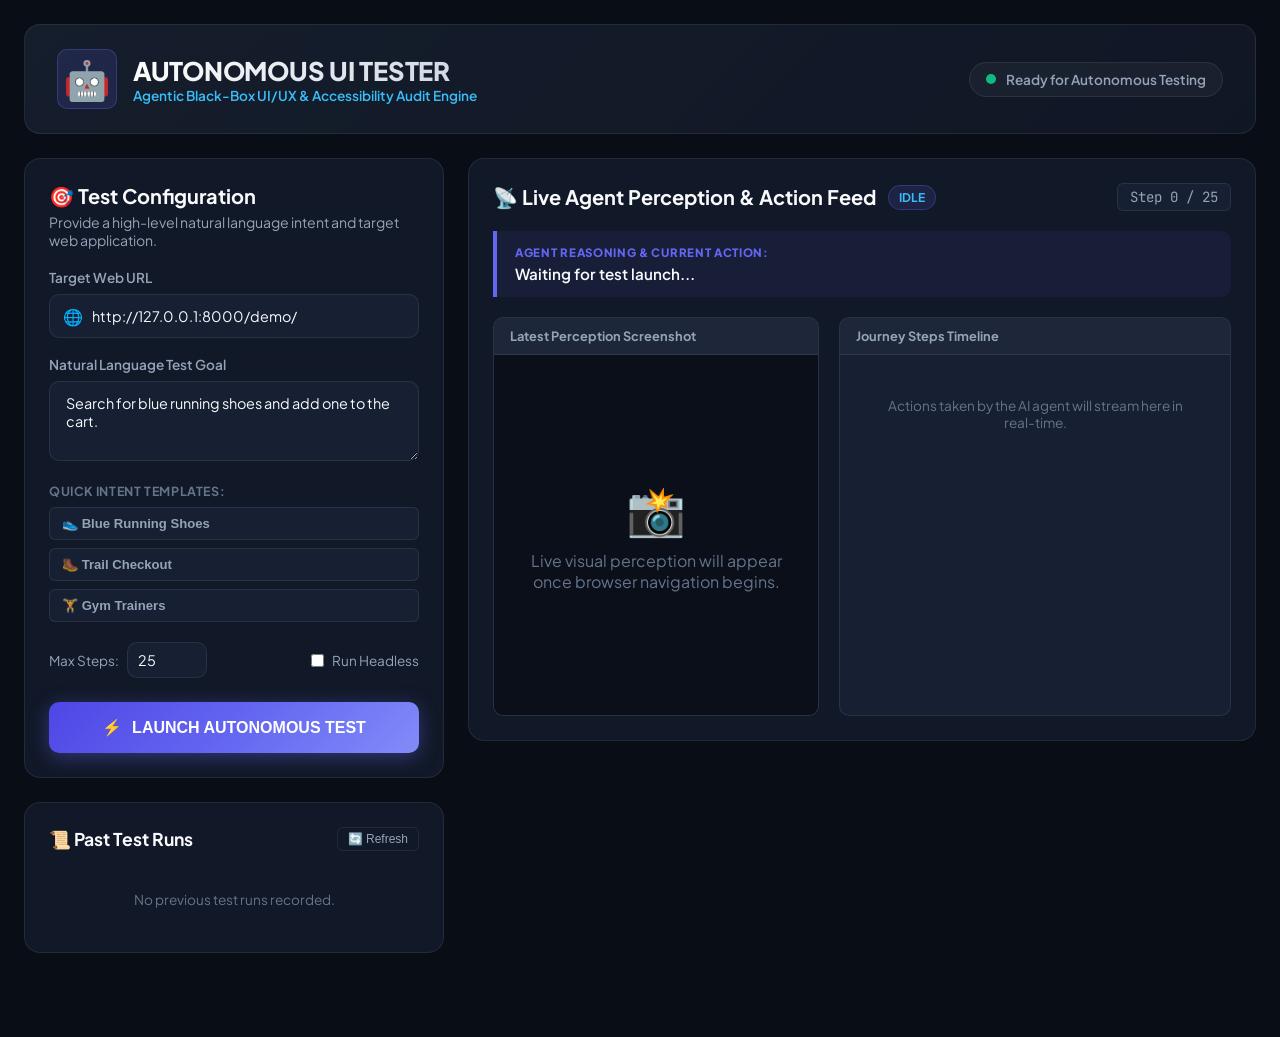
==== frontend/index.html @ 766f84bc "Initial project" ====
<!DOCTYPE html>
<html lang="en">
<head>
    <meta charset="UTF-8">
    <meta name="viewport" content="width=device-width, initial-scale=1.0">
    <title>Autonomous UI/UX & A11y Testing Engine</title>
    <link rel="stylesheet" href="style.css">
    <link rel="preconnect" href="https://fonts.googleapis.com">
    <link rel="preconnect" href="https://fonts.gstatic.com" crossorigin>
    <link href="https://fonts.googleapis.com/css2?family=Plus+Jakarta+Sans:wght@400;500;600;700;800&family=JetBrains+Mono:wght@400;500;600;700&display=swap" rel="stylesheet">
</head>
<body>
    <div class="app-container">
        <!-- Top App Header -->
        <header class="app-header">
            <div class="brand-group">
                <div class="brand-icon">🤖</div>
                <div>
                    <h1 class="brand-title">AUTONOMOUS UI TESTER</h1>
                    <p class="brand-subtitle">Agentic Black-Box UI/UX & Accessibility Audit Engine</p>
                </div>
            </div>
            <div class="header-status">
                <span class="status-indicator-dot pulse"></span>
                <span id="systemStatusText">Ready for Autonomous Testing</span>
            </div>
        </header>

        <main class="dashboard-grid">
            <!-- Left Column: Test Configuration & Active Journey -->
            <section class="config-panel">
                <div class="panel-card">
                    <h2 class="panel-title">🎯 Test Configuration</h2>
                    <p class="panel-desc">Provide a high-level natural language intent and target web application.</p>

                    <!-- Target URL -->
                    <div class="input-group">
                        <label for="targetUrl">Target Web URL</label>
                        <div class="input-with-icon">
                            <span class="input-icon">🌐</span>
                            <input type="url" id="targetUrl" placeholder="http://127.0.0.1:8000/demo/" value="http://127.0.0.1:8000/demo/">
                        </div>
                    </div>

                    <!-- Natural Language Goal -->
                    <div class="input-group">
                        <label for="goalInput">Natural Language Test Goal</label>
                        <textarea id="goalInput" rows="3" placeholder="e.g. Search for blue running shoes and add one to the cart.">Search for blue running shoes and add one to the cart.</textarea>
                    </div>

                    <!-- Quick Intent Templates -->
                    <div class="template-section">
                        <span class="template-label">Quick Intent Templates:</span>
                        <div class="template-chips">
                            <button class="template-chip" onclick="app.setTemplate('Search for blue running shoes and add one to the cart.')">👟 Blue Running Shoes</button>
                            <button class="template-chip" onclick="app.setTemplate('Explore trail category, select Apex Trail Pro, and proceed to checkout.')">🥾 Trail Checkout</button>
                            <button class="template-chip" onclick="app.setTemplate('Find black gym trainer shoes and verify size selection.')">🏋️ Gym Trainers</button>
                        </div>
                    </div>

                    <!-- Advanced Settings -->
                    <div class="options-row">
                        <div class="option-item">
                            <label for="maxStepsInput">Max Steps:</label>
                            <input type="number" id="maxStepsInput" min="5" max="50" value="25">
                        </div>
                        <div class="option-item-checkbox">
                            <input type="checkbox" id="headlessCheckbox">
                            <label for="headlessCheckbox">Run Headless</label>
                        </div>
                    </div>

                    <!-- Start Button -->
                    <button class="btn-start-test" id="startTestBtn" onclick="app.startTest()">
                        <span id="btnIcon">⚡</span>
                        <span id="btnText">LAUNCH AUTONOMOUS TEST</span>
                    </button>
                </div>

                <!-- Recent Runs History -->
                <div class="panel-card" style="margin-top: 24px;">
                    <div class="panel-card-header">
                        <h3 style="font-size: 1.1rem; font-weight: 700;">📜 Past Test Runs</h3>
                        <button class="btn-refresh" onclick="app.loadPastRuns()">🔄 Refresh</button>
                    </div>
                    <div class="past-runs-list" id="pastRunsList">
                        <div style="color: var(--text-muted); font-size: 0.85rem; text-align: center; padding: 20px;">No previous test runs recorded.</div>
                    </div>
                </div>
            </section>

            <!-- Right Column: Live Progress & Audit Results -->
            <section class="results-panel">
                <!-- Live Execution Monitor -->
                <div class="panel-card" id="liveMonitorCard">
                    <div class="panel-card-header">
                        <div class="monitor-title-group">
                            <h2 class="panel-title">📡 Live Agent Perception & Action Feed</h2>
                            <span class="badge-running" id="liveStatusBadge">IDLE</span>
                        </div>
                        <span class="step-counter" id="stepCounterDisplay">Step 0 / 25</span>
                    </div>

                    <div class="current-activity-banner" id="currentActivityBanner">
                        <span class="activity-label">AGENT REASONING & CURRENT ACTION:</span>
                        <div class="activity-text" id="currentActivityText">Waiting for test launch...</div>
                    </div>

                    <!-- Dual View: Screenshot + Action Timeline -->
                    <div class="live-dual-view">
                        <!-- Screenshot preview -->
                        <div class="screenshot-viewer-box">
                            <div class="viewer-header">Latest Perception Screenshot</div>
                            <div class="image-wrapper" id="screenshotWrapper">
                                <div class="empty-state-screen" id="emptyScreenshot">
                                    <span>📸</span>
                                    <p>Live visual perception will appear once browser navigation begins.</p>
                                </div>
                                <img id="liveScreenshotImg" class="live-screenshot" style="display: none;" alt="Live Browser View">
                            </div>
                        </div>

                        <!-- Live Action Feed -->
                        <div class="action-feed-box">
                            <div class="viewer-header">Journey Steps Timeline</div>
                            <div class="action-feed-list" id="actionFeedList">
                                <div style="color: var(--text-muted); font-size: 0.85rem; padding: 30px; text-align: center;">
                                    Actions taken by the AI agent will stream here in real-time.
                                </div>
                            </div>
                        </div>
                    </div>
                </div>

                <!-- Post-Run Evaluation & Report Summary (Shown upon completion) -->
                <div class="panel-card" id="evaluationResultsCard" style="display: none; margin-top: 24px;">
                    <div class="panel-card-header">
                        <h2 class="panel-title">📊 Executive Audit Findings & Metrics</h2>
                        <div class="report-cta-group">
                            <a id="viewHtmlReportBtn" target="_blank" class="btn-report-action btn-report-html">📄 View Full HTML Report</a>
                            <a id="downloadJsonBtn" target="_blank" class="btn-report-action btn-report-json">💾 JSON Report</a>
                        </div>
                    </div>

                    <!-- Metrics Grid -->
                    <div class="eval-metrics-grid">
                        <div class="eval-metric-card">
                            <span class="eval-metric-title">Friction Score</span>
                            <span class="eval-metric-val" id="metricFrictionVal">0/100</span>
                            <span class="eval-metric-sub" id="metricFrictionSub">Calculating...</span>
                        </div>
                        <div class="eval-metric-card">
                            <span class="eval-metric-title">Accessibility Score</span>
                            <span class="eval-metric-val" id="metricA11yVal">100/100</span>
                            <span class="eval-metric-sub" id="metricA11ySub">0 issues</span>
                        </div>
                        <div class="eval-metric-card">
                            <span class="eval-metric-title">Total Steps</span>
                            <span class="eval-metric-val" id="metricStepsVal">0</span>
                            <span class="eval-metric-sub" id="metricStepsSub">0 success</span>
                        </div>
                        <div class="eval-metric-card">
                            <span class="eval-metric-title">Loops & Backtracks</span>
                            <span class="eval-metric-val" id="metricLoopsVal">0 / 0</span>
                            <span class="eval-metric-sub">Navigation Friction</span>
                        </div>
                    </div>

                    <!-- Filterable Findings -->
                    <div class="findings-container">
                        <div class="findings-tabs">
                            <button class="findings-tab active" onclick="app.filterFindings('ALL')">All Findings (<span id="findingsTotalCount">0</span>)</button>
                            <button class="findings-tab" onclick="app.filterFindings('UX')">UX Friction</button>
                            <button class="findings-tab" onclick="app.filterFindings('ACCESSIBILITY')">Accessibility</button>
                            <button class="findings-tab" onclick="app.filterFindings('NAVIGATION')">Navigation</button>
                        </div>
                        <div class="findings-list-wrapper" id="dashboardFindingsList">
                            <!-- Injected by JS -->
                        </div>
                    </div>
                </div>
            </section>
        </main>
    </div>

    <script src="app.js"></script>
</body>
</html>
---- frontend/style.css ----
:root {
    --bg-base: #090d16;
    --bg-panel: #111827;
    --bg-card: #172033;
    --bg-card-subtle: rgba(255, 255, 255, 0.03);
    --border-subtle: rgba(255, 255, 255, 0.08);
    --border-hover: rgba(255, 255, 255, 0.15);
    --accent-indigo: #6366f1;
    --accent-sky: #38bdf8;
    --accent-purple: #a855f7;
    --text-primary: #f8fafc;
    --text-secondary: #94a3b8;
    --text-muted: #64748b;
    --success: #10b981;
    --warning: #f59e0b;
    --danger: #ef4444;
    --radius-lg: 16px;
    --radius-md: 10px;
    --radius-sm: 6px;
}

* {
    box-sizing: border-box;
    margin: 0;
    padding: 0;
}

body {
    font-family: 'Plus Jakarta Sans', -apple-system, sans-serif;
    background-color: var(--bg-base);
    color: var(--text-primary);
    min-height: 100vh;
    padding-bottom: 60px;
}

.app-container {
    max-width: 1440px;
    margin: 0 auto;
    padding: 24px;
}

/* Header */
.app-header {
    display: flex;
    justify-content: space-between;
    align-items: center;
    background: linear-gradient(135deg, rgba(30, 41, 59, 0.6) 0%, rgba(17, 24, 39, 0.9) 100%);
    border: 1px solid var(--border-subtle);
    border-radius: var(--radius-lg);
    padding: 24px 32px;
    margin-bottom: 24px;
}

.brand-group {
    display: flex;
    align-items: center;
    gap: 16px;
}

.brand-icon {
    font-size: 2.4rem;
    background: rgba(99, 102, 241, 0.15);
    border: 1px solid rgba(99, 102, 241, 0.3);
    width: 60px;
    height: 60px;
    display: flex;
    align-items: center;
    justify-content: center;
    border-radius: var(--radius-md);
}

.brand-title {
    font-size: 1.6rem;
    font-weight: 800;
    letter-spacing: -0.01em;
    background: linear-gradient(135deg, #ffffff 0%, #cbd5e1 100%);
    -webkit-background-clip: text;
    -webkit-text-fill-color: transparent;
}

.brand-subtitle {
    font-size: 0.85rem;
    color: var(--accent-sky);
    font-weight: 600;
}

.header-status {
    display: flex;
    align-items: center;
    gap: 10px;
    background: rgba(255, 255, 255, 0.04);
    border: 1px solid var(--border-subtle);
    padding: 8px 16px;
    border-radius: 999px;
    font-size: 0.85rem;
    color: var(--text-secondary);
    font-weight: 600;
}

.status-indicator-dot {
    width: 10px;
    height: 10px;
    border-radius: 50%;
    background: var(--success);
}

.status-indicator-dot.pulse {
    box-shadow: 0 0 0 0 rgba(16, 185, 129, 0.7);
    animation: pulseGlow 2s infinite;
}

@keyframes pulseGlow {
    0% { transform: scale(0.95); box-shadow: 0 0 0 0 rgba(16, 185, 129, 0.7); }
    70% { transform: scale(1); box-shadow: 0 0 0 8px rgba(16, 185, 129, 0); }
    100% { transform: scale(0.95); box-shadow: 0 0 0 0 rgba(16, 185, 129, 0); }
}

/* Dashboard Grid */
.dashboard-grid {
    display: grid;
    grid-template-columns: 420px 1fr;
    gap: 24px;
}

@media (max-width: 1080px) {
    .dashboard-grid {
        grid-template-columns: 1fr;
    }
}

/* Panels */
.panel-card {
    background: var(--bg-panel);
    border: 1px solid var(--border-subtle);
    border-radius: var(--radius-lg);
    padding: 24px;
}

.panel-card-header {
    display: flex;
    justify-content: space-between;
    align-items: center;
    margin-bottom: 20px;
    flex-wrap: wrap;
    gap: 12px;
}

.panel-title {
    font-size: 1.25rem;
    font-weight: 700;
}

.panel-desc {
    color: var(--text-secondary);
    font-size: 0.88rem;
    margin-top: 4px;
    margin-bottom: 20px;
}

/* Forms & Inputs */
.input-group {
    margin-bottom: 18px;
}

.input-group label {
    display: block;
    font-size: 0.85rem;
    font-weight: 600;
    color: var(--text-secondary);
    margin-bottom: 8px;
}

.input-with-icon {
    position: relative;
    display: flex;
    align-items: center;
}

.input-icon {
    position: absolute;
    left: 14px;
    font-size: 1rem;
    pointer-events: none;
}

.input-with-icon input {
    padding-left: 42px !important;
}

input[type="url"], input[type="text"], input[type="number"], textarea {
    width: 100%;
    background: var(--bg-card);
    border: 1px solid var(--border-subtle);
    border-radius: var(--radius-md);
    padding: 12px 16px;
    color: var(--text-primary);
    font-size: 0.9rem;
    font-family: inherit;
    outline: none;
    transition: border-color 0.2s, box-shadow 0.2s;
}

input:focus, textarea:focus {
    border-color: var(--accent-indigo);
    box-shadow: 0 0 0 3px rgba(99, 102, 241, 0.2);
}

/* Templates */
.template-section {
    margin-bottom: 20px;
}

.template-label {
    font-size: 0.78rem;
    font-weight: 700;
    text-transform: uppercase;
    letter-spacing: 0.05em;
    color: var(--text-muted);
    display: block;
    margin-bottom: 8px;
}

.template-chips {
    display: flex;
    flex-direction: column;
    gap: 8px;
}

.template-chip {
    background: var(--bg-card);
    border: 1px solid var(--border-subtle);
    color: var(--text-secondary);
    padding: 8px 12px;
    border-radius: var(--radius-sm);
    font-size: 0.82rem;
    font-weight: 600;
    text-align: left;
    cursor: pointer;
    transition: all 0.2s;
}

.template-chip:hover {
    background: rgba(99, 102, 241, 0.12);
    border-color: var(--accent-indigo);
    color: var(--text-primary);
}

.options-row {
    display: flex;
    gap: 16px;
    margin-bottom: 24px;
    align-items: center;
}

.option-item {
    flex: 1;
    display: flex;
    align-items: center;
    gap: 8px;
    font-size: 0.85rem;
    color: var(--text-secondary);
}

.option-item input[type="number"] {
    width: 80px;
    padding: 8px 10px;
}

.option-item-checkbox {
    display: flex;
    align-items: center;
    gap: 8px;
    font-size: 0.85rem;
    color: var(--text-secondary);
    cursor: pointer;
}

.btn-start-test {
    width: 100%;
    background: linear-gradient(135deg, #4f46e5 0%, #6366f1 50%, #818cf8 100%);
    border: none;
    color: white;
    font-weight: 800;
    font-size: 1rem;
    padding: 16px;
    border-radius: var(--radius-md);
    cursor: pointer;
    display: flex;
    align-items: center;
    justify-content: center;
    gap: 10px;
    box-shadow: 0 4px 20px rgba(99, 102, 241, 0.4);
    transition: transform 0.15s, box-shadow 0.2s;
}

.btn-start-test:hover {
    transform: translateY(-2px);
    box-shadow: 0 6px 28px rgba(99, 102, 241, 0.6);
}

.btn-start-test:disabled {
    opacity: 0.6;
    cursor: not-allowed;
    transform: none;
}

/* Past Runs */
.btn-refresh {
    background: transparent;
    border: 1px solid var(--border-subtle);
    color: var(--text-secondary);
    padding: 4px 10px;
    border-radius: var(--radius-sm);
    font-size: 0.75rem;
    cursor: pointer;
}

.past-runs-list {
    display: flex;
    flex-direction: column;
    gap: 10px;
    max-height: 280px;
    overflow-y: auto;
}

.past-run-item {
    background: var(--bg-card);
    border: 1px solid var(--border-subtle);
    padding: 12px;
    border-radius: var(--radius-sm);
    cursor: pointer;
    transition: border-color 0.2s;
}

.past-run-item:hover {
    border-color: var(--accent-sky);
}

.past-run-header {
    display: flex;
    justify-content: space-between;
    font-size: 0.75rem;
    color: var(--text-muted);
    font-family: 'JetBrains Mono', monospace;
    margin-bottom: 4px;
}

.past-run-goal {
    font-size: 0.85rem;
    font-weight: 600;
    white-space: nowrap;
    overflow: hidden;
    text-overflow: ellipsis;
    color: var(--text-primary);
}

/* Live Monitor */
.monitor-title-group {
    display: flex;
    align-items: center;
    gap: 12px;
}

.badge-running {
    font-size: 0.75rem;
    font-weight: 700;
    padding: 4px 10px;
    border-radius: 999px;
    background: rgba(99, 102, 241, 0.15);
    color: var(--accent-sky);
    border: 1px solid rgba(99, 102, 241, 0.3);
}

.step-counter {
    font-family: 'JetBrains Mono', monospace;
    font-size: 0.88rem;
    color: var(--text-secondary);
    background: var(--bg-card);
    padding: 4px 12px;
    border-radius: var(--radius-sm);
    border: 1px solid var(--border-subtle);
}

.current-activity-banner {
    background: rgba(99, 102, 241, 0.08);
    border-left: 4px solid var(--accent-indigo);
    border-radius: 0 var(--radius-md) var(--radius-md) 0;
    padding: 14px 18px;
    margin-bottom: 20px;
}

.activity-label {
    font-size: 0.72rem;
    font-weight: 800;
    color: var(--accent-indigo);
    letter-spacing: 0.06em;
    display: block;
    margin-bottom: 4px;
}

.activity-text {
    font-size: 0.95rem;
    font-weight: 600;
    color: var(--text-primary);
}

/* Dual View Layout */
.live-dual-view {
    display: grid;
    grid-template-columns: 1fr 1.2fr;
    gap: 20px;
}

@media (max-width: 900px) {
    .live-dual-view {
        grid-template-columns: 1fr;
    }
}

.screenshot-viewer-box, .action-feed-box {
    background: var(--bg-card);
    border: 1px solid var(--border-subtle);
    border-radius: var(--radius-md);
    display: flex;
    flex-direction: column;
    overflow: hidden;
}

.viewer-header {
    padding: 10px 16px;
    font-size: 0.8rem;
    font-weight: 700;
    color: var(--text-secondary);
    border-bottom: 1px solid var(--border-subtle);
    background: var(--bg-card-subtle);
}

.image-wrapper {
    height: 360px;
    background: #0b0f19;
    display: flex;
    align-items: center;
    justify-content: center;
    overflow: hidden;
    position: relative;
}

.empty-state-screen {
    text-align: center;
    padding: 24px;
    color: var(--text-muted);
}

.empty-state-screen span {
    font-size: 3rem;
    display: block;
    margin-bottom: 10px;
}

.live-screenshot {
    width: 100%;
    height: 100%;
    object-fit: contain;
    cursor: zoom-in;
}

.action-feed-list {
    height: 360px;
    overflow-y: auto;
    padding: 12px;
    display: flex;
    flex-direction: column;
    gap: 10px;
}

.step-card {
    background: var(--bg-card-subtle);
    border: 1px solid var(--border-subtle);
    border-radius: var(--radius-sm);
    padding: 10px 12px;
    font-size: 0.85rem;
    animation: fadeIn 0.25s ease;
}

.step-card-head {
    display: flex;
    justify-content: space-between;
    margin-bottom: 4px;
}

.step-card-type {
    font-family: 'JetBrains Mono', monospace;
    font-weight: 700;
    font-size: 0.75rem;
    color: var(--accent-sky);
    text-transform: uppercase;
}

.step-card-reason {
    color: var(--text-secondary);
    font-size: 0.82rem;
}

/* Post-Run Evaluation */
.report-cta-group {
    display: flex;
    gap: 10px;
}

.btn-report-action {
    text-decoration: none;
    font-size: 0.85rem;
    font-weight: 700;
    padding: 8px 16px;
    border-radius: var(--radius-sm);
    display: inline-flex;
    align-items: center;
    gap: 6px;
    cursor: pointer;
    transition: transform 0.15s;
}

.btn-report-html {
    background: var(--accent-indigo);
    color: white;
}

.btn-report-json {
    background: var(--bg-card);
    border: 1px solid var(--border-subtle);
    color: var(--text-secondary);
}

.btn-report-action:hover {
    transform: translateY(-1px);
}

.eval-metrics-grid {
    display: grid;
    grid-template-columns: repeat(auto-fit, minmax(160px, 1fr));
    gap: 16px;
    margin-bottom: 24px;
}

.eval-metric-card {
    background: var(--bg-card);
    border: 1px solid var(--border-subtle);
    border-radius: var(--radius-md);
    padding: 16px;
}

.eval-metric-title {
    font-size: 0.75rem;
    font-weight: 600;
    text-transform: uppercase;
    color: var(--text-muted);
    display: block;
    margin-bottom: 6px;
}

.eval-metric-val {
    font-size: 1.6rem;
    font-weight: 800;
    font-family: 'JetBrains Mono', monospace;
    line-height: 1;
    display: block;
}

.eval-metric-sub {
    font-size: 0.75rem;
    color: var(--text-secondary);
    margin-top: 6px;
    display: block;
}

/* Findings Tabs */
.findings-tabs {
    display: flex;
    gap: 8px;
    border-bottom: 1px solid var(--border-subtle);
    padding-bottom: 12px;
    margin-bottom: 16px;
    flex-wrap: wrap;
}

.findings-tab {
    background: transparent;
    border: 1px solid var(--border-subtle);
    color: var(--text-secondary);
    padding: 6px 14px;
    border-radius: 999px;
    font-size: 0.8rem;
    font-weight: 600;
    cursor: pointer;
}

.findings-tab.active {
    background: var(--accent-indigo);
    color: white;
    border-color: var(--accent-indigo);
}

.findings-list-wrapper {
    display: flex;
    flex-direction: column;
    gap: 12px;
    max-height: 380px;
    overflow-y: auto;
}

.dash-finding-card {
    background: var(--bg-card);
    border: 1px solid var(--border-subtle);
    border-radius: var(--radius-md);
    padding: 14px 16px;
}

.dash-finding-card.sev-HIGH { border-left: 4px solid var(--danger); }
.dash-finding-card.sev-MEDIUM { border-left: 4px solid var(--warning); }
.dash-finding-card.sev-LOW { border-left: 4px solid var(--accent-sky); }

.dash-finding-header {
    display: flex;
    justify-content: space-between;
    margin-bottom: 6px;
}

.dash-finding-title {
    font-weight: 700;
    font-size: 0.95rem;
}

.dash-finding-desc {
    color: var(--text-secondary);
    font-size: 0.85rem;
    margin-bottom: 6px;
}

.dash-finding-rec {
    font-size: 0.8rem;
    color: #c7d2fe;
    background: rgba(99, 102, 241, 0.08);
    padding: 6px 10px;
    border-radius: 4px;
}
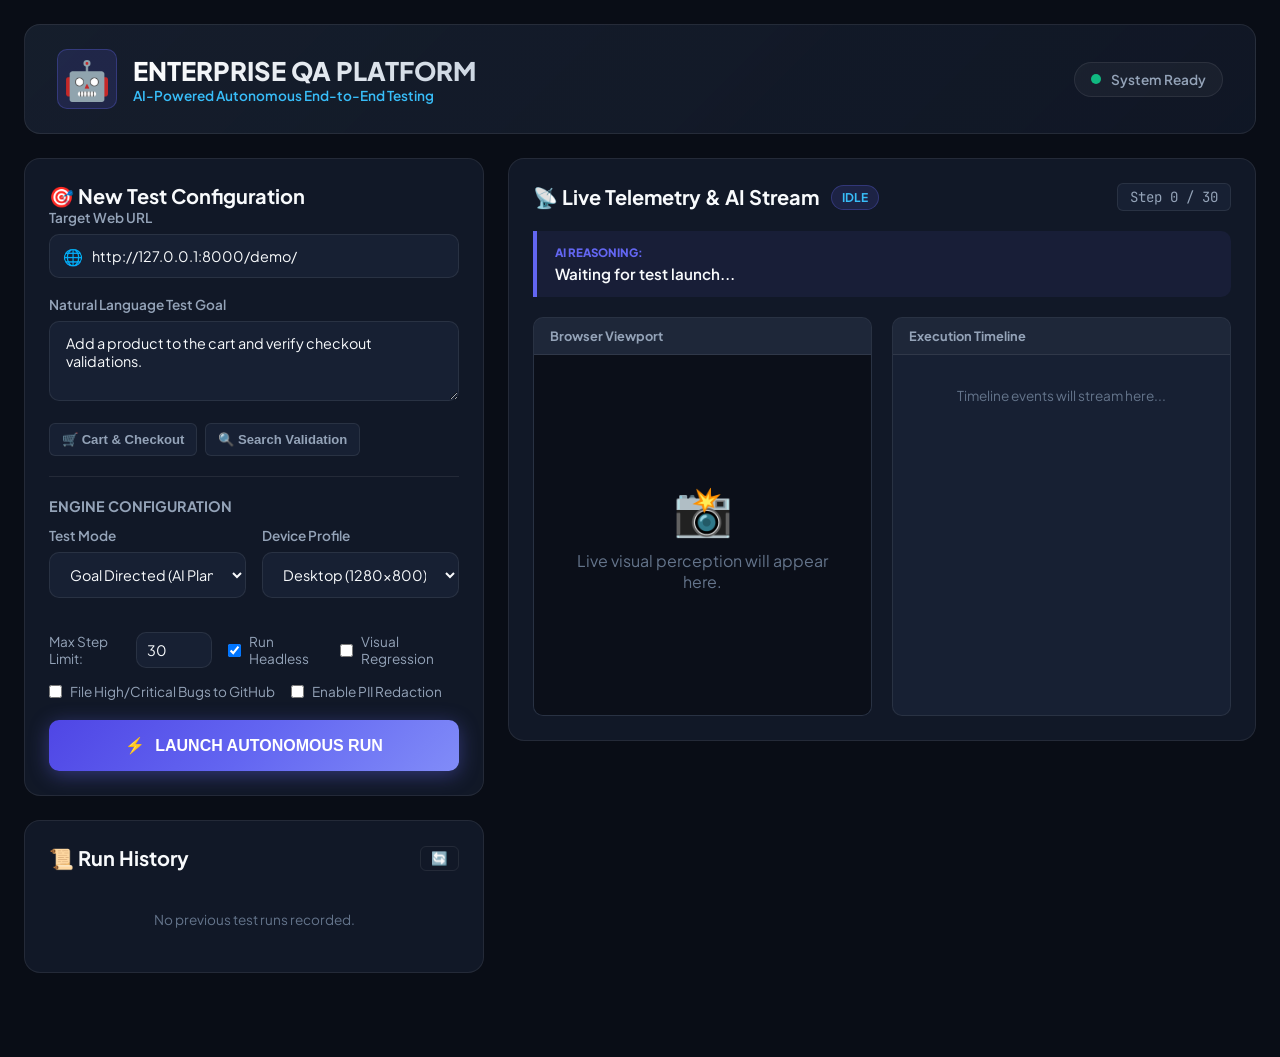
==== commit 24088771: "feat: Add PII Redaction Engine and Complete Phases 1-19 Architecture" ====
--- a/frontend/index.html
+++ b/frontend/index.html
@@ -3,7 +3,7 @@
 <head>
     <meta charset="UTF-8">
     <meta name="viewport" content="width=device-width, initial-scale=1.0">
-    <title>Autonomous UI/UX & A11y Testing Engine</title>
+    <title>Enterprise QA Testing Platform</title>
     <link rel="stylesheet" href="style.css">
     <link rel="preconnect" href="https://fonts.googleapis.com">
     <link rel="preconnect" href="https://fonts.gstatic.com" crossorigin>
@@ -16,13 +16,13 @@
             <div class="brand-group">
                 <div class="brand-icon">🤖</div>
                 <div>
-                    <h1 class="brand-title">AUTONOMOUS UI TESTER</h1>
-                    <p class="brand-subtitle">Agentic Black-Box UI/UX & Accessibility Audit Engine</p>
+                    <h1 class="brand-title">ENTERPRISE QA PLATFORM</h1>
+                    <p class="brand-subtitle">AI-Powered Autonomous End-to-End Testing</p>
                 </div>
             </div>
             <div class="header-status">
                 <span class="status-indicator-dot pulse"></span>
-                <span id="systemStatusText">Ready for Autonomous Testing</span>
+                <span id="systemStatusText">System Ready</span>
             </div>
         </header>
 
@@ -30,8 +30,7 @@
             <!-- Left Column: Test Configuration & Active Journey -->
             <section class="config-panel">
                 <div class="panel-card">
-                    <h2 class="panel-title">🎯 Test Configuration</h2>
-                    <p class="panel-desc">Provide a high-level natural language intent and target web application.</p>
+                    <h2 class="panel-title">🎯 New Test Configuration</h2>
 
                     <!-- Target URL -->
                     <div class="input-group">
@@ -45,46 +44,82 @@
                     <!-- Natural Language Goal -->
                     <div class="input-group">
                         <label for="goalInput">Natural Language Test Goal</label>
-                        <textarea id="goalInput" rows="3" placeholder="e.g. Search for blue running shoes and add one to the cart.">Search for blue running shoes and add one to the cart.</textarea>
-                    </div>
-
-                    <!-- Quick Intent Templates -->
+                        <textarea id="goalInput" rows="3" placeholder="e.g. Add a product to the cart and verify checkout validations.">Add a product to the cart and verify checkout validations.</textarea>
+                    </div>
+
                     <div class="template-section">
-                        <span class="template-label">Quick Intent Templates:</span>
                         <div class="template-chips">
-                            <button class="template-chip" onclick="app.setTemplate('Search for blue running shoes and add one to the cart.')">👟 Blue Running Shoes</button>
-                            <button class="template-chip" onclick="app.setTemplate('Explore trail category, select Apex Trail Pro, and proceed to checkout.')">🥾 Trail Checkout</button>
-                            <button class="template-chip" onclick="app.setTemplate('Find black gym trainer shoes and verify size selection.')">🏋️ Gym Trainers</button>
-                        </div>
-                    </div>
-
-                    <!-- Advanced Settings -->
+                            <button class="template-chip" onclick="app.setTemplate('Add a product to the cart and verify checkout validations.')">🛒 Cart & Checkout</button>
+                            <button class="template-chip" onclick="app.setTemplate('Search for blue running shoes and verify results display correctly.')">🔍 Search Validation</button>
+                        </div>
+                    </div>
+
+                    <hr class="divider">
+
+                    <!-- Engine Configuration -->
+                    <h3 class="panel-section-title">Engine Configuration</h3>
+                    
+                    <div class="options-grid">
+                        <div class="input-group">
+                            <label for="testModeSelect">Test Mode</label>
+                            <select id="testModeSelect">
+                                <option value="goal_directed">Goal Directed (AI Planned)</option>
+                                <option value="exploratory">Exploratory (Autonomous Discovery)</option>
+                            </select>
+                        </div>
+
+                        <div class="input-group">
+                            <label for="deviceSelect">Device Profile</label>
+                            <select id="deviceSelect">
+                                <option value="desktop">Desktop (1280x800)</option>
+                                <option value="tablet">Tablet (768x1024, Touch)</option>
+                                <option value="mobile">Mobile (375x812, Touch)</option>
+                                <option value="mobile_landscape">Mobile Landscape (812x375)</option>
+                            </select>
+                        </div>
+                    </div>
+
                     <div class="options-row">
                         <div class="option-item">
-                            <label for="maxStepsInput">Max Steps:</label>
-                            <input type="number" id="maxStepsInput" min="5" max="50" value="25">
-                        </div>
-                        <div class="option-item-checkbox">
-                            <input type="checkbox" id="headlessCheckbox">
+                            <label for="maxStepsInput">Max Step Limit:</label>
+                            <input type="number" id="maxStepsInput" min="5" max="100" value="30">
+                        </div>
+                        <div class="option-item-checkbox">
+                            <input type="checkbox" id="headlessCheckbox" checked>
                             <label for="headlessCheckbox">Run Headless</label>
+                        </div>
+                        <div class="option-item-checkbox">
+                            <input type="checkbox" id="visualCheckbox">
+                            <label for="visualCheckbox">Visual Regression</label>
+                        </div>
+                    </div>
+
+                    <div class="options-row" style="margin-top: 15px;">
+                        <div class="option-item-checkbox">
+                            <input type="checkbox" id="githubCheckbox">
+                            <label for="githubCheckbox">File High/Critical Bugs to GitHub</label>
+                        </div>
+                        <div class="option-item-checkbox">
+                            <input type="checkbox" id="piiCheckbox">
+                            <label for="piiCheckbox">Enable PII Redaction</label>
                         </div>
                     </div>
 
                     <!-- Start Button -->
                     <button class="btn-start-test" id="startTestBtn" onclick="app.startTest()">
                         <span id="btnIcon">⚡</span>
-                        <span id="btnText">LAUNCH AUTONOMOUS TEST</span>
+                        <span id="btnText">LAUNCH AUTONOMOUS RUN</span>
                     </button>
                 </div>
 
                 <!-- Recent Runs History -->
                 <div class="panel-card" style="margin-top: 24px;">
                     <div class="panel-card-header">
-                        <h3 style="font-size: 1.1rem; font-weight: 700;">📜 Past Test Runs</h3>
-                        <button class="btn-refresh" onclick="app.loadPastRuns()">🔄 Refresh</button>
+                        <h3 class="panel-title">📜 Run History</h3>
+                        <button class="btn-refresh" onclick="app.loadPastRuns()">🔄</button>
                     </div>
                     <div class="past-runs-list" id="pastRunsList">
-                        <div style="color: var(--text-muted); font-size: 0.85rem; text-align: center; padding: 20px;">No previous test runs recorded.</div>
+                        <div class="empty-state">No previous test runs recorded.</div>
                     </div>
                 </div>
             </section>
@@ -95,50 +130,46 @@
                 <div class="panel-card" id="liveMonitorCard">
                     <div class="panel-card-header">
                         <div class="monitor-title-group">
-                            <h2 class="panel-title">📡 Live Agent Perception & Action Feed</h2>
+                            <h2 class="panel-title">📡 Live Telemetry & AI Stream</h2>
                             <span class="badge-running" id="liveStatusBadge">IDLE</span>
                         </div>
-                        <span class="step-counter" id="stepCounterDisplay">Step 0 / 25</span>
+                        <span class="step-counter" id="stepCounterDisplay">Step 0 / 30</span>
                     </div>
 
                     <div class="current-activity-banner" id="currentActivityBanner">
-                        <span class="activity-label">AGENT REASONING & CURRENT ACTION:</span>
+                        <span class="activity-label">AI REASONING:</span>
                         <div class="activity-text" id="currentActivityText">Waiting for test launch...</div>
                     </div>
 
                     <!-- Dual View: Screenshot + Action Timeline -->
                     <div class="live-dual-view">
-                        <!-- Screenshot preview -->
                         <div class="screenshot-viewer-box">
-                            <div class="viewer-header">Latest Perception Screenshot</div>
+                            <div class="viewer-header">Browser Viewport</div>
                             <div class="image-wrapper" id="screenshotWrapper">
                                 <div class="empty-state-screen" id="emptyScreenshot">
                                     <span>📸</span>
-                                    <p>Live visual perception will appear once browser navigation begins.</p>
+                                    <p>Live visual perception will appear here.</p>
                                 </div>
-                                <img id="liveScreenshotImg" class="live-screenshot" style="display: none;" alt="Live Browser View">
+                                <img id="liveScreenshotImg" class="live-screenshot" style="display: none;" alt="Live View">
                             </div>
                         </div>
 
-                        <!-- Live Action Feed -->
                         <div class="action-feed-box">
-                            <div class="viewer-header">Journey Steps Timeline</div>
+                            <div class="viewer-header">Execution Timeline</div>
                             <div class="action-feed-list" id="actionFeedList">
-                                <div style="color: var(--text-muted); font-size: 0.85rem; padding: 30px; text-align: center;">
-                                    Actions taken by the AI agent will stream here in real-time.
-                                </div>
+                                <div class="empty-state">Timeline events will stream here...</div>
                             </div>
                         </div>
                     </div>
                 </div>
 
-                <!-- Post-Run Evaluation & Report Summary (Shown upon completion) -->
+                <!-- Post-Run Evaluation -->
                 <div class="panel-card" id="evaluationResultsCard" style="display: none; margin-top: 24px;">
                     <div class="panel-card-header">
-                        <h2 class="panel-title">📊 Executive Audit Findings & Metrics</h2>
+                        <h2 class="panel-title">📊 Executive Audit Results</h2>
                         <div class="report-cta-group">
-                            <a id="viewHtmlReportBtn" target="_blank" class="btn-report-action btn-report-html">📄 View Full HTML Report</a>
-                            <a id="downloadJsonBtn" target="_blank" class="btn-report-action btn-report-json">💾 JSON Report</a>
+                            <a id="viewHtmlReportBtn" target="_blank" class="btn-report-action btn-report-html">📄 Executive Report</a>
+                            <a id="downloadJsonBtn" target="_blank" class="btn-report-action btn-report-json">💾 Raw Data</a>
                         </div>
                     </div>
 
@@ -150,29 +181,28 @@
                             <span class="eval-metric-sub" id="metricFrictionSub">Calculating...</span>
                         </div>
                         <div class="eval-metric-card">
-                            <span class="eval-metric-title">Accessibility Score</span>
-                            <span class="eval-metric-val" id="metricA11yVal">100/100</span>
-                            <span class="eval-metric-sub" id="metricA11ySub">0 issues</span>
-                        </div>
-                        <div class="eval-metric-card">
-                            <span class="eval-metric-title">Total Steps</span>
-                            <span class="eval-metric-val" id="metricStepsVal">0</span>
-                            <span class="eval-metric-sub" id="metricStepsSub">0 success</span>
-                        </div>
-                        <div class="eval-metric-card">
-                            <span class="eval-metric-title">Loops & Backtracks</span>
-                            <span class="eval-metric-val" id="metricLoopsVal">0 / 0</span>
-                            <span class="eval-metric-sub">Navigation Friction</span>
+                            <span class="eval-metric-title">Bug Reports</span>
+                            <span class="eval-metric-val" id="metricBugsVal">0</span>
+                            <span class="eval-metric-sub">Detected Bugs</span>
+                        </div>
+                        <div class="eval-metric-card">
+                            <span class="eval-metric-title">AI Recoveries</span>
+                            <span class="eval-metric-val color-blue" id="metricRecoveriesVal">0</span>
+                            <span class="eval-metric-sub">Self-Healing</span>
+                        </div>
+                        <div class="eval-metric-card">
+                            <span class="eval-metric-title">Visual / A11y</span>
+                            <span class="eval-metric-val" id="metricA11yVal">0</span>
+                            <span class="eval-metric-sub">Issues Found</span>
                         </div>
                     </div>
 
                     <!-- Filterable Findings -->
                     <div class="findings-container">
                         <div class="findings-tabs">
-                            <button class="findings-tab active" onclick="app.filterFindings('ALL')">All Findings (<span id="findingsTotalCount">0</span>)</button>
-                            <button class="findings-tab" onclick="app.filterFindings('UX')">UX Friction</button>
-                            <button class="findings-tab" onclick="app.filterFindings('ACCESSIBILITY')">Accessibility</button>
-                            <button class="findings-tab" onclick="app.filterFindings('NAVIGATION')">Navigation</button>
+                            <button class="findings-tab active" onclick="app.filterFindings('ALL')">All Reports (<span id="findingsTotalCount">0</span>)</button>
+                            <button class="findings-tab" onclick="app.filterFindings('BUGS')">Bugs</button>
+                            <button class="findings-tab" onclick="app.filterFindings('UX')">UX & A11y</button>
                         </div>
                         <div class="findings-list-wrapper" id="dashboardFindingsList">
                             <!-- Injected by JS -->
--- a/frontend/style.css
+++ b/frontend/style.css
@@ -19,11 +19,7 @@
     --radius-sm: 6px;
 }
 
-* {
-    box-sizing: border-box;
-    margin: 0;
-    padding: 0;
-}
+* { box-sizing: border-box; margin: 0; padding: 0; }
 
 body {
     font-family: 'Plus Jakarta Sans', -apple-system, sans-serif;
@@ -33,613 +29,130 @@
     padding-bottom: 60px;
 }
 
-.app-container {
-    max-width: 1440px;
-    margin: 0 auto;
-    padding: 24px;
-}
+.app-container { max-width: 1440px; margin: 0 auto; padding: 24px; }
 
 /* Header */
 .app-header {
-    display: flex;
-    justify-content: space-between;
-    align-items: center;
+    display: flex; justify-content: space-between; align-items: center;
     background: linear-gradient(135deg, rgba(30, 41, 59, 0.6) 0%, rgba(17, 24, 39, 0.9) 100%);
-    border: 1px solid var(--border-subtle);
-    border-radius: var(--radius-lg);
-    padding: 24px 32px;
-    margin-bottom: 24px;
+    border: 1px solid var(--border-subtle); border-radius: var(--radius-lg);
+    padding: 24px 32px; margin-bottom: 24px;
 }
 
-.brand-group {
-    display: flex;
-    align-items: center;
-    gap: 16px;
-}
-
-.brand-icon {
-    font-size: 2.4rem;
-    background: rgba(99, 102, 241, 0.15);
-    border: 1px solid rgba(99, 102, 241, 0.3);
-    width: 60px;
-    height: 60px;
-    display: flex;
-    align-items: center;
-    justify-content: center;
-    border-radius: var(--radius-md);
-}
-
-.brand-title {
-    font-size: 1.6rem;
-    font-weight: 800;
-    letter-spacing: -0.01em;
-    background: linear-gradient(135deg, #ffffff 0%, #cbd5e1 100%);
-    -webkit-background-clip: text;
-    -webkit-text-fill-color: transparent;
-}
-
-.brand-subtitle {
-    font-size: 0.85rem;
-    color: var(--accent-sky);
-    font-weight: 600;
-}
+.brand-group { display: flex; align-items: center; gap: 16px; }
+.brand-icon { font-size: 2.4rem; background: rgba(99, 102, 241, 0.15); border: 1px solid rgba(99, 102, 241, 0.3); width: 60px; height: 60px; display: flex; align-items: center; justify-content: center; border-radius: var(--radius-md); }
+.brand-title { font-size: 1.6rem; font-weight: 800; background: linear-gradient(135deg, #ffffff 0%, #cbd5e1 100%); -webkit-background-clip: text; -webkit-text-fill-color: transparent; }
+.brand-subtitle { font-size: 0.85rem; color: var(--accent-sky); font-weight: 600; }
 
 .header-status {
-    display: flex;
-    align-items: center;
-    gap: 10px;
-    background: rgba(255, 255, 255, 0.04);
-    border: 1px solid var(--border-subtle);
-    padding: 8px 16px;
-    border-radius: 999px;
-    font-size: 0.85rem;
-    color: var(--text-secondary);
-    font-weight: 600;
+    display: flex; align-items: center; gap: 10px;
+    background: rgba(255, 255, 255, 0.04); border: 1px solid var(--border-subtle);
+    padding: 8px 16px; border-radius: 999px; font-size: 0.85rem; color: var(--text-secondary); font-weight: 600;
 }
+.status-indicator-dot { width: 10px; height: 10px; border-radius: 50%; background: var(--success); }
+.status-indicator-dot.pulse { animation: pulseGlow 2s infinite; }
+@keyframes pulseGlow { 0% { transform: scale(0.95); box-shadow: 0 0 0 0 rgba(16, 185, 129, 0.7); } 70% { transform: scale(1); box-shadow: 0 0 0 8px rgba(16, 185, 129, 0); } 100% { transform: scale(0.95); box-shadow: 0 0 0 0 rgba(16, 185, 129, 0); } }
 
-.status-indicator-dot {
-    width: 10px;
-    height: 10px;
-    border-radius: 50%;
-    background: var(--success);
-}
-
-.status-indicator-dot.pulse {
-    box-shadow: 0 0 0 0 rgba(16, 185, 129, 0.7);
-    animation: pulseGlow 2s infinite;
-}
-
-@keyframes pulseGlow {
-    0% { transform: scale(0.95); box-shadow: 0 0 0 0 rgba(16, 185, 129, 0.7); }
-    70% { transform: scale(1); box-shadow: 0 0 0 8px rgba(16, 185, 129, 0); }
-    100% { transform: scale(0.95); box-shadow: 0 0 0 0 rgba(16, 185, 129, 0); }
-}
-
-/* Dashboard Grid */
-.dashboard-grid {
-    display: grid;
-    grid-template-columns: 420px 1fr;
-    gap: 24px;
-}
-
-@media (max-width: 1080px) {
-    .dashboard-grid {
-        grid-template-columns: 1fr;
-    }
-}
+/* Grid */
+.dashboard-grid { display: grid; grid-template-columns: 460px 1fr; gap: 24px; }
+@media (max-width: 1080px) { .dashboard-grid { grid-template-columns: 1fr; } }
 
 /* Panels */
-.panel-card {
-    background: var(--bg-panel);
-    border: 1px solid var(--border-subtle);
-    border-radius: var(--radius-lg);
-    padding: 24px;
+.panel-card { background: var(--bg-panel); border: 1px solid var(--border-subtle); border-radius: var(--radius-lg); padding: 24px; }
+.panel-card-header { display: flex; justify-content: space-between; align-items: center; margin-bottom: 20px; flex-wrap: wrap; gap: 12px; }
+.panel-title { font-size: 1.25rem; font-weight: 700; }
+.panel-section-title { font-size: 0.9rem; font-weight: 700; text-transform: uppercase; color: var(--text-secondary); margin-bottom: 12px; }
+.divider { border: 0; border-top: 1px solid var(--border-subtle); margin: 20px 0; }
+
+/* Inputs */
+.input-group { margin-bottom: 18px; }
+.input-group label { display: block; font-size: 0.85rem; font-weight: 600; color: var(--text-secondary); margin-bottom: 8px; }
+.input-with-icon { position: relative; display: flex; align-items: center; }
+.input-icon { position: absolute; left: 14px; font-size: 1rem; pointer-events: none; }
+.input-with-icon input { padding-left: 42px !important; }
+input[type="url"], input[type="text"], input[type="number"], textarea, select {
+    width: 100%; background: var(--bg-card); border: 1px solid var(--border-subtle); border-radius: var(--radius-md);
+    padding: 12px 16px; color: var(--text-primary); font-size: 0.9rem; font-family: inherit; outline: none; transition: border-color 0.2s;
 }
+input:focus, textarea:focus, select:focus { border-color: var(--accent-indigo); }
 
-.panel-card-header {
-    display: flex;
-    justify-content: space-between;
-    align-items: center;
-    margin-bottom: 20px;
-    flex-wrap: wrap;
-    gap: 12px;
-}
+.options-grid { display: grid; grid-template-columns: 1fr 1fr; gap: 16px; margin-bottom: 16px; }
+.options-row { display: flex; gap: 16px; align-items: center; }
+.option-item { display: flex; align-items: center; gap: 8px; font-size: 0.85rem; color: var(--text-secondary); }
+.option-item input[type="number"] { width: 80px; padding: 8px 10px; }
+.option-item-checkbox { display: flex; align-items: center; gap: 8px; font-size: 0.85rem; color: var(--text-secondary); cursor: pointer; }
 
-.panel-title {
-    font-size: 1.25rem;
-    font-weight: 700;
-}
-
-.panel-desc {
-    color: var(--text-secondary);
-    font-size: 0.88rem;
-    margin-top: 4px;
-    margin-bottom: 20px;
-}
-
-/* Forms & Inputs */
-.input-group {
-    margin-bottom: 18px;
-}
-
-.input-group label {
-    display: block;
-    font-size: 0.85rem;
-    font-weight: 600;
-    color: var(--text-secondary);
-    margin-bottom: 8px;
-}
-
-.input-with-icon {
-    position: relative;
-    display: flex;
-    align-items: center;
-}
-
-.input-icon {
-    position: absolute;
-    left: 14px;
-    font-size: 1rem;
-    pointer-events: none;
-}
-
-.input-with-icon input {
-    padding-left: 42px !important;
-}
-
-input[type="url"], input[type="text"], input[type="number"], textarea {
-    width: 100%;
-    background: var(--bg-card);
-    border: 1px solid var(--border-subtle);
-    border-radius: var(--radius-md);
-    padding: 12px 16px;
-    color: var(--text-primary);
-    font-size: 0.9rem;
-    font-family: inherit;
-    outline: none;
-    transition: border-color 0.2s, box-shadow 0.2s;
-}
-
-input:focus, textarea:focus {
-    border-color: var(--accent-indigo);
-    box-shadow: 0 0 0 3px rgba(99, 102, 241, 0.2);
-}
-
-/* Templates */
-.template-section {
-    margin-bottom: 20px;
-}
-
-.template-label {
-    font-size: 0.78rem;
-    font-weight: 700;
-    text-transform: uppercase;
-    letter-spacing: 0.05em;
-    color: var(--text-muted);
-    display: block;
-    margin-bottom: 8px;
-}
-
-.template-chips {
-    display: flex;
-    flex-direction: column;
-    gap: 8px;
-}
-
-.template-chip {
-    background: var(--bg-card);
-    border: 1px solid var(--border-subtle);
-    color: var(--text-secondary);
-    padding: 8px 12px;
-    border-radius: var(--radius-sm);
-    font-size: 0.82rem;
-    font-weight: 600;
-    text-align: left;
-    cursor: pointer;
-    transition: all 0.2s;
-}
-
-.template-chip:hover {
-    background: rgba(99, 102, 241, 0.12);
-    border-color: var(--accent-indigo);
-    color: var(--text-primary);
-}
-
-.options-row {
-    display: flex;
-    gap: 16px;
-    margin-bottom: 24px;
-    align-items: center;
-}
-
-.option-item {
-    flex: 1;
-    display: flex;
-    align-items: center;
-    gap: 8px;
-    font-size: 0.85rem;
-    color: var(--text-secondary);
-}
-
-.option-item input[type="number"] {
-    width: 80px;
-    padding: 8px 10px;
-}
-
-.option-item-checkbox {
-    display: flex;
-    align-items: center;
-    gap: 8px;
-    font-size: 0.85rem;
-    color: var(--text-secondary);
-    cursor: pointer;
-}
+.template-section { margin-top: 10px; }
+.template-chips { display: flex; gap: 8px; flex-wrap: wrap; }
+.template-chip { background: var(--bg-card); border: 1px solid var(--border-subtle); color: var(--text-secondary); padding: 8px 12px; border-radius: var(--radius-sm); font-size: 0.82rem; font-weight: 600; cursor: pointer; }
+.template-chip:hover { background: rgba(99, 102, 241, 0.12); border-color: var(--accent-indigo); color: var(--text-primary); }
 
 .btn-start-test {
-    width: 100%;
-    background: linear-gradient(135deg, #4f46e5 0%, #6366f1 50%, #818cf8 100%);
-    border: none;
-    color: white;
-    font-weight: 800;
-    font-size: 1rem;
-    padding: 16px;
-    border-radius: var(--radius-md);
-    cursor: pointer;
-    display: flex;
-    align-items: center;
-    justify-content: center;
-    gap: 10px;
-    box-shadow: 0 4px 20px rgba(99, 102, 241, 0.4);
-    transition: transform 0.15s, box-shadow 0.2s;
+    width: 100%; background: linear-gradient(135deg, #4f46e5 0%, #6366f1 50%, #818cf8 100%);
+    border: none; color: white; font-weight: 800; font-size: 1rem; padding: 16px; border-radius: var(--radius-md);
+    cursor: pointer; display: flex; align-items: center; justify-content: center; gap: 10px;
+    box-shadow: 0 4px 20px rgba(99, 102, 241, 0.4); transition: transform 0.15s, box-shadow 0.2s; margin-top: 20px;
 }
-
-.btn-start-test:hover {
-    transform: translateY(-2px);
-    box-shadow: 0 6px 28px rgba(99, 102, 241, 0.6);
-}
-
-.btn-start-test:disabled {
-    opacity: 0.6;
-    cursor: not-allowed;
-    transform: none;
-}
+.btn-start-test:hover { transform: translateY(-2px); box-shadow: 0 6px 28px rgba(99, 102, 241, 0.6); }
+.btn-start-test:disabled { opacity: 0.6; cursor: not-allowed; transform: none; }
 
 /* Past Runs */
-.btn-refresh {
-    background: transparent;
-    border: 1px solid var(--border-subtle);
-    color: var(--text-secondary);
-    padding: 4px 10px;
-    border-radius: var(--radius-sm);
-    font-size: 0.75rem;
-    cursor: pointer;
-}
-
-.past-runs-list {
-    display: flex;
-    flex-direction: column;
-    gap: 10px;
-    max-height: 280px;
-    overflow-y: auto;
-}
-
-.past-run-item {
-    background: var(--bg-card);
-    border: 1px solid var(--border-subtle);
-    padding: 12px;
-    border-radius: var(--radius-sm);
-    cursor: pointer;
-    transition: border-color 0.2s;
-}
-
-.past-run-item:hover {
-    border-color: var(--accent-sky);
-}
-
-.past-run-header {
-    display: flex;
-    justify-content: space-between;
-    font-size: 0.75rem;
-    color: var(--text-muted);
-    font-family: 'JetBrains Mono', monospace;
-    margin-bottom: 4px;
-}
-
-.past-run-goal {
-    font-size: 0.85rem;
-    font-weight: 600;
-    white-space: nowrap;
-    overflow: hidden;
-    text-overflow: ellipsis;
-    color: var(--text-primary);
-}
+.btn-refresh { background: transparent; border: 1px solid var(--border-subtle); color: var(--text-secondary); padding: 4px 10px; border-radius: var(--radius-sm); cursor: pointer; }
+.past-runs-list { display: flex; flex-direction: column; gap: 10px; max-height: 280px; overflow-y: auto; }
+.past-run-item { background: var(--bg-card); border: 1px solid var(--border-subtle); padding: 12px; border-radius: var(--radius-sm); cursor: pointer; }
+.past-run-item:hover { border-color: var(--accent-sky); }
+.past-run-header { display: flex; justify-content: space-between; font-size: 0.75rem; color: var(--text-muted); font-family: 'JetBrains Mono', monospace; margin-bottom: 4px; }
+.past-run-goal { font-size: 0.85rem; font-weight: 600; white-space: nowrap; overflow: hidden; text-overflow: ellipsis; color: var(--text-primary); }
 
 /* Live Monitor */
-.monitor-title-group {
-    display: flex;
-    align-items: center;
-    gap: 12px;
-}
+.monitor-title-group { display: flex; align-items: center; gap: 12px; }
+.badge-running { font-size: 0.75rem; font-weight: 700; padding: 4px 10px; border-radius: 999px; background: rgba(99, 102, 241, 0.15); color: var(--accent-sky); border: 1px solid rgba(99, 102, 241, 0.3); }
+.step-counter { font-family: 'JetBrains Mono', monospace; font-size: 0.88rem; color: var(--text-secondary); background: var(--bg-card); padding: 4px 12px; border-radius: var(--radius-sm); border: 1px solid var(--border-subtle); }
+.current-activity-banner { background: rgba(99, 102, 241, 0.08); border-left: 4px solid var(--accent-indigo); border-radius: 0 var(--radius-md) var(--radius-md) 0; padding: 14px 18px; margin-bottom: 20px; }
+.activity-label { font-size: 0.72rem; font-weight: 800; color: var(--accent-indigo); display: block; margin-bottom: 4px; }
+.activity-text { font-size: 0.95rem; font-weight: 600; color: var(--text-primary); }
 
-.badge-running {
-    font-size: 0.75rem;
-    font-weight: 700;
-    padding: 4px 10px;
-    border-radius: 999px;
-    background: rgba(99, 102, 241, 0.15);
-    color: var(--accent-sky);
-    border: 1px solid rgba(99, 102, 241, 0.3);
-}
+.live-dual-view { display: grid; grid-template-columns: 1fr 1fr; gap: 20px; }
+@media (max-width: 900px) { .live-dual-view { grid-template-columns: 1fr; } }
+.screenshot-viewer-box, .action-feed-box { background: var(--bg-card); border: 1px solid var(--border-subtle); border-radius: var(--radius-md); display: flex; flex-direction: column; overflow: hidden; }
+.viewer-header { padding: 10px 16px; font-size: 0.8rem; font-weight: 700; color: var(--text-secondary); border-bottom: 1px solid var(--border-subtle); background: var(--bg-card-subtle); }
+.image-wrapper { height: 360px; background: #0b0f19; display: flex; align-items: center; justify-content: center; overflow: hidden; position: relative; }
+.empty-state-screen { text-align: center; padding: 24px; color: var(--text-muted); }
+.empty-state-screen span { font-size: 3rem; display: block; margin-bottom: 10px; }
+.live-screenshot { width: 100%; height: 100%; object-fit: contain; }
+.action-feed-list { height: 360px; overflow-y: auto; padding: 12px; display: flex; flex-direction: column; gap: 10px; }
+.step-card { background: var(--bg-card-subtle); border: 1px solid var(--border-subtle); border-radius: var(--radius-sm); padding: 10px 12px; font-size: 0.85rem; }
+.step-card-head { display: flex; justify-content: space-between; margin-bottom: 4px; }
+.step-card-type { font-family: 'JetBrains Mono', monospace; font-weight: 700; font-size: 0.75rem; color: var(--accent-sky); text-transform: uppercase; }
+.step-card-reason { color: var(--text-secondary); font-size: 0.82rem; }
+.empty-state { color: var(--text-muted); font-size: 0.85rem; text-align: center; padding: 20px; }
 
-.step-counter {
-    font-family: 'JetBrains Mono', monospace;
-    font-size: 0.88rem;
-    color: var(--text-secondary);
-    background: var(--bg-card);
-    padding: 4px 12px;
-    border-radius: var(--radius-sm);
-    border: 1px solid var(--border-subtle);
-}
+/* Results */
+.report-cta-group { display: flex; gap: 10px; }
+.btn-report-action { text-decoration: none; font-size: 0.85rem; font-weight: 700; padding: 8px 16px; border-radius: var(--radius-sm); display: inline-flex; gap: 6px; cursor: pointer; }
+.btn-report-html { background: var(--accent-indigo); color: white; }
+.btn-report-json { background: var(--bg-card); border: 1px solid var(--border-subtle); color: var(--text-secondary); }
 
-.current-activity-banner {
-    background: rgba(99, 102, 241, 0.08);
-    border-left: 4px solid var(--accent-indigo);
-    border-radius: 0 var(--radius-md) var(--radius-md) 0;
-    padding: 14px 18px;
-    margin-bottom: 20px;
-}
+.eval-metrics-grid { display: grid; grid-template-columns: repeat(auto-fit, minmax(160px, 1fr)); gap: 16px; margin-bottom: 24px; }
+.eval-metric-card { background: var(--bg-card); border: 1px solid var(--border-subtle); border-radius: var(--radius-md); padding: 16px; }
+.eval-metric-title { font-size: 0.75rem; font-weight: 600; text-transform: uppercase; color: var(--text-muted); display: block; margin-bottom: 6px; }
+.eval-metric-val { font-size: 1.6rem; font-weight: 800; font-family: 'JetBrains Mono', monospace; line-height: 1; }
+.eval-metric-sub { font-size: 0.75rem; color: var(--text-secondary); margin-top: 6px; display: block; }
 
-.activity-label {
-    font-size: 0.72rem;
-    font-weight: 800;
-    color: var(--accent-indigo);
-    letter-spacing: 0.06em;
-    display: block;
-    margin-bottom: 4px;
-}
+.findings-tabs { display: flex; gap: 8px; border-bottom: 1px solid var(--border-subtle); padding-bottom: 12px; margin-bottom: 16px; }
+.findings-tab { background: transparent; border: 1px solid var(--border-subtle); color: var(--text-secondary); padding: 6px 14px; border-radius: 999px; font-size: 0.8rem; font-weight: 600; cursor: pointer; }
+.findings-tab.active { background: var(--accent-indigo); color: white; border-color: var(--accent-indigo); }
 
-.activity-text {
-    font-size: 0.95rem;
-    font-weight: 600;
-    color: var(--text-primary);
-}
-
-/* Dual View Layout */
-.live-dual-view {
-    display: grid;
-    grid-template-columns: 1fr 1.2fr;
-    gap: 20px;
-}
-
-@media (max-width: 900px) {
-    .live-dual-view {
-        grid-template-columns: 1fr;
-    }
-}
-
-.screenshot-viewer-box, .action-feed-box {
-    background: var(--bg-card);
-    border: 1px solid var(--border-subtle);
-    border-radius: var(--radius-md);
-    display: flex;
-    flex-direction: column;
-    overflow: hidden;
-}
-
-.viewer-header {
-    padding: 10px 16px;
-    font-size: 0.8rem;
-    font-weight: 700;
-    color: var(--text-secondary);
-    border-bottom: 1px solid var(--border-subtle);
-    background: var(--bg-card-subtle);
-}
-
-.image-wrapper {
-    height: 360px;
-    background: #0b0f19;
-    display: flex;
-    align-items: center;
-    justify-content: center;
-    overflow: hidden;
-    position: relative;
-}
-
-.empty-state-screen {
-    text-align: center;
-    padding: 24px;
-    color: var(--text-muted);
-}
-
-.empty-state-screen span {
-    font-size: 3rem;
-    display: block;
-    margin-bottom: 10px;
-}
-
-.live-screenshot {
-    width: 100%;
-    height: 100%;
-    object-fit: contain;
-    cursor: zoom-in;
-}
-
-.action-feed-list {
-    height: 360px;
-    overflow-y: auto;
-    padding: 12px;
-    display: flex;
-    flex-direction: column;
-    gap: 10px;
-}
-
-.step-card {
-    background: var(--bg-card-subtle);
-    border: 1px solid var(--border-subtle);
-    border-radius: var(--radius-sm);
-    padding: 10px 12px;
-    font-size: 0.85rem;
-    animation: fadeIn 0.25s ease;
-}
-
-.step-card-head {
-    display: flex;
-    justify-content: space-between;
-    margin-bottom: 4px;
-}
-
-.step-card-type {
-    font-family: 'JetBrains Mono', monospace;
-    font-weight: 700;
-    font-size: 0.75rem;
-    color: var(--accent-sky);
-    text-transform: uppercase;
-}
-
-.step-card-reason {
-    color: var(--text-secondary);
-    font-size: 0.82rem;
-}
-
-/* Post-Run Evaluation */
-.report-cta-group {
-    display: flex;
-    gap: 10px;
-}
-
-.btn-report-action {
-    text-decoration: none;
-    font-size: 0.85rem;
-    font-weight: 700;
-    padding: 8px 16px;
-    border-radius: var(--radius-sm);
-    display: inline-flex;
-    align-items: center;
-    gap: 6px;
-    cursor: pointer;
-    transition: transform 0.15s;
-}
-
-.btn-report-html {
-    background: var(--accent-indigo);
-    color: white;
-}
-
-.btn-report-json {
-    background: var(--bg-card);
-    border: 1px solid var(--border-subtle);
-    color: var(--text-secondary);
-}
-
-.btn-report-action:hover {
-    transform: translateY(-1px);
-}
-
-.eval-metrics-grid {
-    display: grid;
-    grid-template-columns: repeat(auto-fit, minmax(160px, 1fr));
-    gap: 16px;
-    margin-bottom: 24px;
-}
-
-.eval-metric-card {
-    background: var(--bg-card);
-    border: 1px solid var(--border-subtle);
-    border-radius: var(--radius-md);
-    padding: 16px;
-}
-
-.eval-metric-title {
-    font-size: 0.75rem;
-    font-weight: 600;
-    text-transform: uppercase;
-    color: var(--text-muted);
-    display: block;
-    margin-bottom: 6px;
-}
-
-.eval-metric-val {
-    font-size: 1.6rem;
-    font-weight: 800;
-    font-family: 'JetBrains Mono', monospace;
-    line-height: 1;
-    display: block;
-}
-
-.eval-metric-sub {
-    font-size: 0.75rem;
-    color: var(--text-secondary);
-    margin-top: 6px;
-    display: block;
-}
-
-/* Findings Tabs */
-.findings-tabs {
-    display: flex;
-    gap: 8px;
-    border-bottom: 1px solid var(--border-subtle);
-    padding-bottom: 12px;
-    margin-bottom: 16px;
-    flex-wrap: wrap;
-}
-
-.findings-tab {
-    background: transparent;
-    border: 1px solid var(--border-subtle);
-    color: var(--text-secondary);
-    padding: 6px 14px;
-    border-radius: 999px;
-    font-size: 0.8rem;
-    font-weight: 600;
-    cursor: pointer;
-}
-
-.findings-tab.active {
-    background: var(--accent-indigo);
-    color: white;
-    border-color: var(--accent-indigo);
-}
-
-.findings-list-wrapper {
-    display: flex;
-    flex-direction: column;
-    gap: 12px;
-    max-height: 380px;
-    overflow-y: auto;
-}
-
-.dash-finding-card {
-    background: var(--bg-card);
-    border: 1px solid var(--border-subtle);
-    border-radius: var(--radius-md);
-    padding: 14px 16px;
-}
-
-.dash-finding-card.sev-HIGH { border-left: 4px solid var(--danger); }
+.findings-list-wrapper { display: flex; flex-direction: column; gap: 12px; max-height: 380px; overflow-y: auto; }
+.dash-finding-card { background: var(--bg-card); border: 1px solid var(--border-subtle); border-radius: var(--radius-md); padding: 14px 16px; }
+.dash-finding-card.sev-HIGH, .dash-finding-card.sev-CRITICAL { border-left: 4px solid var(--danger); }
 .dash-finding-card.sev-MEDIUM { border-left: 4px solid var(--warning); }
 .dash-finding-card.sev-LOW { border-left: 4px solid var(--accent-sky); }
-
-.dash-finding-header {
-    display: flex;
-    justify-content: space-between;
-    margin-bottom: 6px;
-}
-
-.dash-finding-title {
-    font-weight: 700;
-    font-size: 0.95rem;
-}
-
-.dash-finding-desc {
-    color: var(--text-secondary);
-    font-size: 0.85rem;
-    margin-bottom: 6px;
-}
-
-.dash-finding-rec {
-    font-size: 0.8rem;
-    color: #c7d2fe;
-    background: rgba(99, 102, 241, 0.08);
-    padding: 6px 10px;
-    border-radius: 4px;
-}
+.dash-finding-header { display: flex; justify-content: space-between; margin-bottom: 6px; }
+.dash-finding-title { font-weight: 700; font-size: 0.95rem; }
+.dash-finding-desc { color: var(--text-secondary); font-size: 0.85rem; margin-bottom: 6px; }
+.dash-finding-rec { font-size: 0.8rem; color: #c7d2fe; background: rgba(99, 102, 241, 0.08); padding: 6px 10px; border-radius: 4px; }
+.color-blue { color: var(--info); }
+.color-green { color: var(--success); }
+.color-red { color: var(--danger); }
+.color-yellow { color: var(--warning); }
